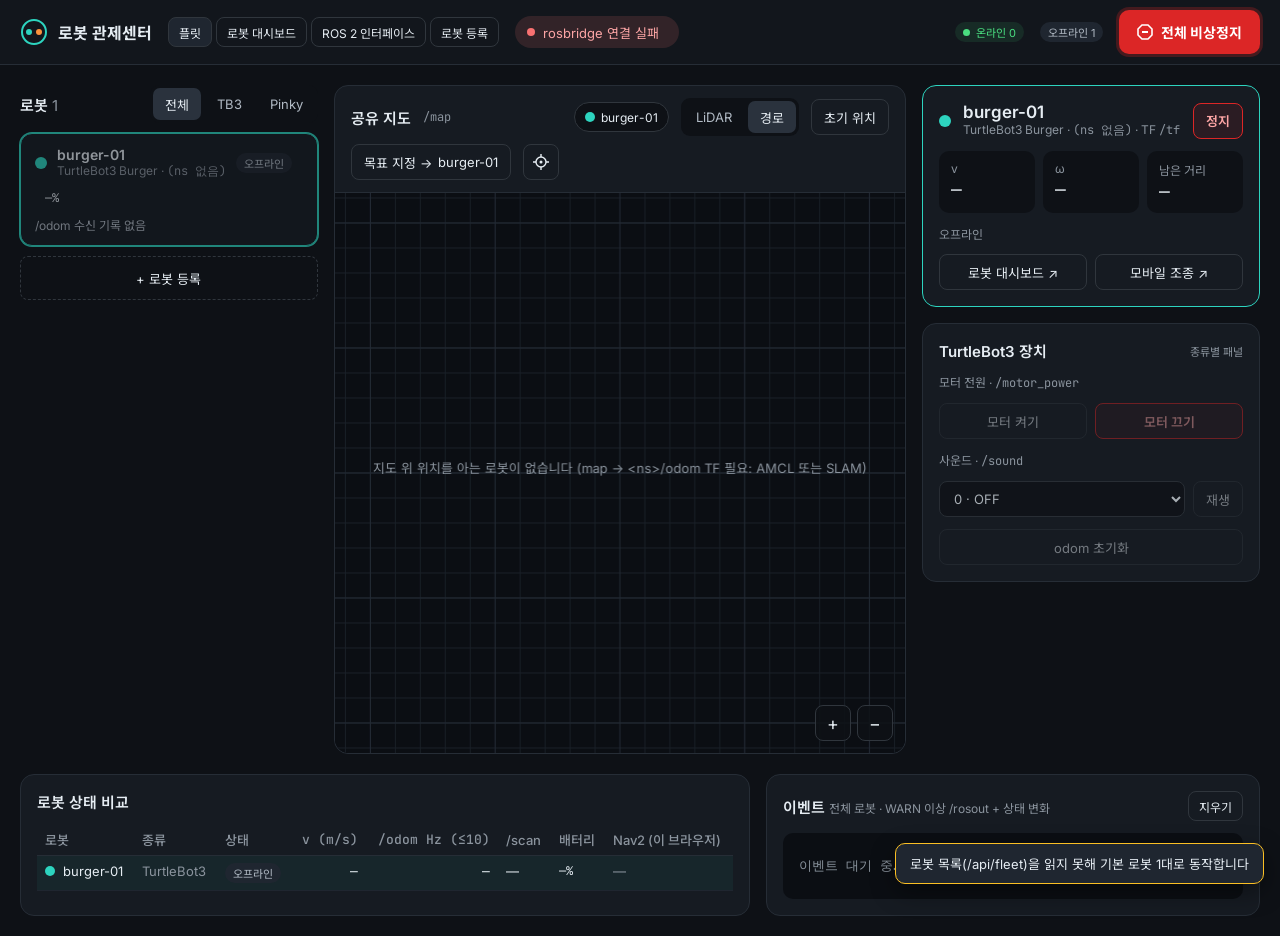
==== web/fleet.html @ b460daf6 "first commit" ====
<!doctype html>
<html lang="ko">
<head>
<meta charset="utf-8">
<meta name="viewport" content="width=device-width, initial-scale=1">
<title>로봇 관제센터 · 플릿</title>
<link rel="preconnect" href="https://fonts.googleapis.com">
<link rel="stylesheet" href="https://fonts.googleapis.com/css2?family=Inter:wght@400;500;600;700&family=JetBrains+Mono:wght@400;500&family=Noto+Sans+KR:wght@400;500;700&display=swap">
<link rel="stylesheet" href="css/app.css">
</head>
<body data-fleet="1">
<div class="app">
  <header class="topbar">
    <a class="brand" href="fleet.html">
      <svg width="28" height="28" viewBox="0 0 28 28" aria-hidden="true"><circle cx="14" cy="14" r="12" fill="none" stroke="#2DD4BF" stroke-width="2"/><circle cx="9" cy="14" r="3" fill="#2DD4BF"/><circle cx="19" cy="14" r="3" fill="#FB923C"/></svg>
      로봇 관제센터
    </a>
    <nav aria-label="주 메뉴" style="display: flex; gap: 4px; flex-wrap: wrap">
      <a class="btn btn-sm" href="fleet.html" aria-current="page" style="text-decoration: none; background: var(--raised)">플릿</a>
      <a class="btn btn-sm" href="index.html" id="link-dash" style="text-decoration: none">로봇 대시보드</a>
      <a class="btn btn-sm" href="interfaces.html" style="text-decoration: none">ROS 2 인터페이스</a>
      <a class="btn btn-sm" href="setup.html" style="text-decoration: none">로봇 등록</a>
    </nav>
    <button class="pill" data-conn="wait" title="클릭하여 rosbridge 주소 변경"><span class="dot"></span><span data-conn-text>연결 중…</span><span class="mono" data-latency></span></button>
    <div class="spacer"></div>
    <span class="badge ok" id="sum-on"><span class="dot"></span>온라인 —</span>
    <span class="badge" id="sum-off">오프라인 —</span>
    <span class="badge warn hidden" id="sum-warn">경고 —</span>
    <button class="estop" data-estop title="단축키 Esc">
      <svg width="16" height="16" viewBox="0 0 16 16" aria-hidden="true"><path d="M5 1h6l4 4v6l-4 4H5l-4-4V5z" fill="none" stroke="#fff" stroke-width="1.6"/><path d="M5 8h6" stroke="#fff" stroke-width="2"/></svg>
      전체 비상정지
    </button>
  </header>

  <div class="row" style="padding: 20px; align-items: flex-start">
    <!-- 로봇 목록 -->
    <aside aria-label="로봇 목록" style="flex: 1 1 280px; max-width: 100%; display: flex; flex-direction: column; gap: 10px">
      <div class="panel-head" style="justify-content: space-between">
        <h2>로봇 <span class="muted" style="font-weight: 400" id="robot-count"></span></h2>
        <div class="seg" role="group" aria-label="종류 필터">
          <button data-filter="all" aria-pressed="true">전체</button>
          <button data-filter="turtlebot3" aria-pressed="false">TB3</button>
          <button data-filter="pinky" aria-pressed="false">Pinky</button>
        </div>
      </div>
      <div id="robot-cards" style="display: flex; flex-direction: column; gap: 10px"></div>
      <a href="setup.html" class="btn" style="text-decoration: none; border-style: dashed; min-height: 44px">+ 로봇 등록</a>
    </aside>

    <!-- 공유 지도 -->
    <section class="panel" style="flex: 3 1 520px; padding: 0; gap: 0">
      <div class="panel-head" style="padding: 12px 16px; border-bottom: 1px solid var(--line)">
        <h2>공유 지도</h2>
        <span class="muted mono" style="font-size: 12px" id="map-info">map</span>
        <div class="spacer"></div>
        <div id="map-chips" style="display: flex; gap: 6px; flex-wrap: wrap" role="group" aria-label="지도에 표시할 로봇"></div>
        <div class="seg" role="group" aria-label="레이어">
          <button data-layer="scan" aria-pressed="false">LiDAR</button>
          <button data-layer="path" aria-pressed="true">경로</button>
        </div>
        <button class="btn" id="init-btn" aria-pressed="false" title="AMCL 초기 자세 (&lt;ns&gt;/initialpose)">초기 위치</button>
        <button class="btn" id="goal-btn" aria-pressed="false">목표 지정 → <span id="goal-target">—</span></button>
        <button class="btn btn-icon" id="follow-btn" aria-pressed="true" aria-label="선택한 로봇 따라가기" title="선택한 로봇 따라가기">
          <svg width="16" height="16" viewBox="0 0 16 16" aria-hidden="true"><circle cx="8" cy="8" r="5" fill="none" stroke="currentColor" stroke-width="1.4"/><circle cx="8" cy="8" r="1.5" fill="currentColor"/><path d="M8 0v3M8 13v3M0 8h3M13 8h3" stroke="currentColor" stroke-width="1.4"/></svg>
        </button>
      </div>
      <div class="view" id="view" style="height: 560px">
        <canvas id="canvas" role="img" aria-label="공유 지도 위 로봇 위치와 경로"></canvas>
        <div class="hint hidden" id="goal-hint">지도에서 클릭 후 끌어서 방향 지정 · Esc 취소</div>
        <div class="scale" id="no-map-note"></div>
        <div class="dist hidden" id="min-dist" role="status"></div>
        <div class="zoom">
          <button id="zoom-in" aria-label="확대">+</button>
          <button id="zoom-out" aria-label="축소">−</button>
        </div>
      </div>
    </section>

    <!-- 선택한 로봇 -->
    <aside class="col" aria-label="선택한 로봇" style="flex: 1 1 320px" id="detail"></aside>
  </div>

  <div class="row" style="padding: 0 20px 20px">
    <section class="panel" style="flex: 3 1 560px">
      <h2>로봇 상태 비교</h2>
      <div class="table-wrap">
        <table class="t">
          <thead><tr><th>로봇</th><th>종류</th><th>상태</th><th class="num">v (m/s)</th><th class="num" title="플릿 화면은 통신량을 줄이려 odom 을 최대 10 Hz 로 받습니다">/odom Hz (≤10)</th><th>/scan</th><th>배터리</th><th>Nav2 (이 브라우저)</th></tr></thead>
          <tbody id="cmp-rows"></tbody>
        </table>
      </div>
    </section>
    <section class="panel" style="flex: 2 1 380px">
      <div class="panel-head"><h2>이벤트 <span class="muted" style="font-weight: 400; font-size: 12px">전체 로봇 · WARN 이상 /rosout + 상태 변화</span></h2><div class="spacer"></div><button class="btn btn-sm" id="ev-clear">지우기</button></div>
      <div class="console" id="events"><div class="empty">이벤트 대기 중…</div></div>
    </section>
  </div>
</div>
<script src="js/ros.js"></script>
<script src="js/robot.js"></script>
<script src="js/common.js"></script>
<script src="js/view.js"></script>
<script src="js/fleet.js"></script>
</body>
</html>
---- web/css/app.css ----
/* TB3 관제센터 공통 스타일 (어두운 관제 테마) */
:root {
  --bg: #0E1116;
  --bg-deep: #0B0E13;
  --bar: #12161C;
  --panel: #161B22;
  --raised: #1F2630;
  --line: #262D36;
  --line-2: #30363D;
  --text: #E6EDF3;
  --text-2: #B1BAC4;
  --muted: #8B949E;
  --accent: #2DD4BF;
  --accent-2: #5EEAD4;
  --accent-bg: rgba(45, 212, 191, 0.12);
  --blue: #60A5FA;
  --blue-2: #93C5FD;
  --warn: #FBBF24;
  --ok: #4ADE80;
  --danger: #DC2626;
  --danger-2: #F87171;
  --danger-3: #FCA5A5;
  --mono: 'JetBrains Mono', ui-monospace, SFMono-Regular, Menlo, monospace;
  --sans: Inter, 'Noto Sans KR', system-ui, -apple-system, sans-serif;
  color-scheme: dark;
}

* { box-sizing: border-box; }
html, body { margin: 0; background: var(--bg); color: var(--text); font-family: var(--sans); font-size: 14px; }
a { color: var(--accent); }
a:hover { color: var(--accent-2); }
button, input, select, textarea { font: inherit; color: inherit; }
button { cursor: pointer; }
button:disabled { cursor: not-allowed; opacity: 0.45; }
:focus-visible { outline: 2px solid var(--accent); outline-offset: 2px; }
.mono { font-family: var(--mono); }
.muted { color: var(--muted); }
.hidden { display: none !important; }
h1, h2, h3 { margin: 0; }
h2 { font-size: 15px; font-weight: 600; }

/* ---------- layout ---------- */
.app { min-height: 100vh; display: flex; flex-direction: column; }
.topbar { display: flex; flex-wrap: wrap; align-items: center; gap: 12px 16px; padding: 10px 20px; border-bottom: 1px solid var(--line); background: var(--bar); }
.brand { display: flex; align-items: center; gap: 10px; font-weight: 700; font-size: 16px; color: var(--text); text-decoration: none; }
.brand:hover { color: var(--text); }
.spacer { flex: 1 1 auto; }
.body { display: flex; flex-wrap: wrap; flex: 1 1 auto; }
.sidenav { flex: 1 1 200px; max-width: 100%; padding: 16px 12px; border-right: 1px solid var(--line); background: var(--bar); display: flex; flex-direction: column; gap: 4px; }
.sidenav a { display: flex; align-items: center; gap: 10px; padding: 10px 12px; border-radius: 8px; color: var(--text-2); text-decoration: none; }
.sidenav a:hover { background: var(--raised); color: var(--text); }
.sidenav a[aria-current="page"] { background: var(--raised); color: var(--text); font-weight: 600; }
.sidenav .info { margin-top: auto; padding: 12px; border: 1px solid var(--line); border-radius: 10px; font-size: 12px; color: var(--muted); line-height: 1.6; word-break: break-all; }
.content { flex: 999 1 560px; min-width: 0; padding: 20px; display: flex; flex-direction: column; gap: 16px; }
.row { display: flex; flex-wrap: wrap; gap: 16px; }
.col { display: flex; flex-direction: column; gap: 16px; min-width: 0; }

.panel { background: var(--panel); border: 1px solid var(--line); border-radius: 14px; padding: 16px; display: flex; flex-direction: column; gap: 12px; min-width: 0; }
.panel-head { display: flex; flex-wrap: wrap; align-items: center; gap: 8px 12px; }
.tile { background: var(--bg); border-radius: 10px; padding: 10px 12px; min-width: 0; }
.tile .k { font-size: 12px; color: var(--muted); }
.tile .v { font-family: var(--mono); font-size: 18px; margin-top: 2px; white-space: nowrap; overflow: hidden; text-overflow: ellipsis; }
.tile .v small { font-size: 12px; color: var(--muted); }
.grid2 { display: grid; grid-template-columns: repeat(2, minmax(0, 1fr)); gap: 8px; }
.grid3 { display: grid; grid-template-columns: repeat(3, minmax(0, 1fr)); gap: 8px; }

/* ---------- controls ---------- */
.btn { display: inline-flex; align-items: center; justify-content: center; gap: 6px; border: 1px solid var(--line-2); background: transparent; color: var(--text); border-radius: 8px; padding: 6px 12px; font-size: 13px; min-height: 36px; }
.btn:hover:not(:disabled) { background: var(--raised); }
.btn-primary { border: 0; background: var(--accent); color: #0E1116; font-weight: 600; }
.btn-primary:hover:not(:disabled) { background: var(--accent-2); }
.btn-danger-outline { border-color: var(--danger); background: rgba(220, 38, 38, 0.1); color: var(--danger-3); font-weight: 600; }
.btn-danger-outline:hover:not(:disabled) { background: rgba(220, 38, 38, 0.2); }
.btn-icon { width: 36px; padding: 0; }
.btn-sm { min-height: 30px; padding: 4px 10px; font-size: 12px; }
.estop { display: inline-flex; align-items: center; gap: 8px; background: var(--danger); color: #fff; border: 0; border-radius: 10px; padding: 10px 18px; font-weight: 700; font-size: 14px; min-height: 44px; box-shadow: 0 0 0 3px rgba(220, 38, 38, 0.25); }
.estop:hover { background: #B91C1C; }
.estop:active { transform: translateY(1px); }
.seg { display: inline-flex; gap: 4px; background: var(--bg); border-radius: 9px; padding: 3px; }
.seg button { border: 0; border-radius: 7px; padding: 6px 12px; background: transparent; color: var(--text-2); font-size: 13px; min-height: 32px; }
.seg button[aria-pressed="true"] { background: #2A323D; color: var(--text); }
input[type="text"], input[type="search"], input:not([type]), select, textarea {
  background: var(--bg); border: 1px solid var(--line-2); border-radius: 8px; padding: 8px 10px; font-size: 13px; color: var(--text);
}
textarea { font-family: var(--mono); font-size: 12px; line-height: 1.5; resize: vertical; width: 100%; }
input[type="range"] { accent-color: var(--accent); width: 100%; }
label.field { display: flex; flex-direction: column; gap: 6px; font-size: 12px; color: var(--muted); }
label.field .line { display: flex; justify-content: space-between; }
label.field .line b { font-family: var(--mono); font-weight: 400; color: var(--text); }

/* connection pill */
.pill { display: inline-flex; align-items: center; gap: 8px; padding: 6px 12px; border-radius: 999px; font-size: 13px; border: 0; background: var(--raised); color: var(--text-2); min-height: 32px; }
.pill .dot { width: 8px; height: 8px; border-radius: 50%; background: var(--muted); }
.pill[data-conn="ok"] { background: var(--accent-bg); color: var(--accent-2); }
.pill[data-conn="ok"] .dot { background: var(--accent); }
.pill[data-conn="bad"] { background: rgba(248, 113, 113, 0.14); color: var(--danger-3); }
.pill[data-conn="bad"] .dot { background: var(--danger-2); }
.pill[data-conn="wait"] .dot { background: var(--warn); }
.battery { display: inline-flex; align-items: center; gap: 10px; font-family: var(--mono); font-size: 13px; }

.badge { display: inline-flex; align-items: center; gap: 6px; font-size: 11px; padding: 2px 8px; border-radius: 999px; background: var(--raised); color: var(--text-2); white-space: nowrap; }
.badge .dot { width: 7px; height: 7px; border-radius: 50%; background: currentColor; }
.badge.ok { color: var(--ok); background: rgba(74, 222, 128, 0.1); }
.badge.warn { color: var(--warn); background: rgba(251, 191, 36, 0.1); }
.badge.bad { color: var(--danger-2); background: rgba(248, 113, 113, 0.12); }
.badge.run { color: var(--blue-2); background: rgba(96, 165, 250, 0.16); }
.tag { font-size: 11px; padding: 2px 6px; border-radius: 5px; font-family: var(--sans); }
.tag.pub { background: rgba(45, 212, 191, 0.14); color: var(--accent-2); }
.tag.sub { background: rgba(96, 165, 250, 0.14); color: var(--blue-2); }

/* tables */
.table-wrap { overflow-x: auto; }
table.t { width: 100%; border-collapse: collapse; font-size: 13px; }
table.t th { font-weight: 500; color: var(--muted); text-align: left; padding: 6px 8px; border-bottom: 1px solid var(--line); white-space: nowrap; }
table.t td { padding: 7px 8px; border-bottom: 1px solid var(--raised); vertical-align: top; }
table.t td.num, table.t th.num { text-align: right; font-family: var(--mono); }
table.t tr.clickable { cursor: pointer; }
table.t tr.clickable:hover td { background: rgba(255, 255, 255, 0.02); }
table.t tr.selected td { background: rgba(45, 212, 191, 0.06); }
.sub-type { color: var(--muted); font-size: 11px; font-family: var(--mono); }

/* console */
.console { background: var(--bg-deep); border-radius: 10px; padding: 10px 12px; font-family: var(--mono); font-size: 12px; line-height: 1.7; overflow: auto; max-height: 220px; }
.console .ln { white-space: pre-wrap; word-break: break-word; }
.console .ts { color: var(--muted); }
.lv-DEBUG { color: var(--muted); }
.lv-INFO { color: var(--accent-2); }
.lv-WARN { color: var(--warn); }
.lv-ERROR, .lv-FATAL { color: var(--danger-2); }
pre.code { margin: 0; background: var(--bg-deep); border-radius: 10px; padding: 10px 12px; font-family: var(--mono); font-size: 11.5px; line-height: 1.6; color: #C9D1D9; overflow: auto; max-height: 320px; white-space: pre; }
.empty { color: var(--muted); font-size: 13px; padding: 12px 4px; }

/* view canvas */
.view { position: relative; background: var(--bg-deep); border-radius: 0 0 14px 14px; overflow: hidden; height: 520px; touch-action: none; }
.view canvas { display: block; width: 100%; height: 100%; }
.view .legend { position: absolute; left: 12px; top: 12px; display: flex; flex-direction: column; gap: 6px; font-size: 12px; pointer-events: none; }
.view .legend div { display: flex; align-items: center; gap: 8px; padding: 5px 10px; background: rgba(14, 17, 22, 0.85); border: 1px solid var(--line); border-radius: 8px; }
.view .legend i { width: 10px; height: 3px; display: inline-block; }
.view .zoom { position: absolute; right: 12px; bottom: 12px; display: flex; gap: 6px; }
.view .zoom button { width: 36px; height: 36px; border-radius: 8px; border: 1px solid var(--line-2); background: rgba(14, 17, 22, 0.85); font-size: 18px; }
.view .hint { position: absolute; left: 50%; top: 12px; transform: translateX(-50%); padding: 6px 12px; border-radius: 8px; background: rgba(96, 165, 250, 0.18); color: var(--blue-2); font-size: 12px; }
.view .scale { position: absolute; left: 12px; bottom: 12px; font-family: var(--mono); font-size: 12px; color: var(--muted); }

/* teleop pad */
.pad { display: grid; grid-template-columns: repeat(3, minmax(0, 1fr)); gap: 8px; max-width: 240px; width: 100%; align-self: center; }
.pad button { height: 64px; border-radius: 12px; border: 1px solid var(--line-2); background: var(--raised); color: var(--text); display: flex; align-items: center; justify-content: center; user-select: none; -webkit-user-select: none; touch-action: none; }
.pad button.active { background: var(--accent-bg); border-color: var(--accent); color: var(--accent-2); }
.pad .stop { border-color: var(--danger); background: rgba(220, 38, 38, 0.12); color: var(--danger-3); font-weight: 700; font-size: 13px; }
kbd { font-family: var(--mono); color: var(--text); background: var(--raised); border-radius: 4px; padding: 0 4px; }

/* tabs */
.tabs { display: flex; flex-wrap: wrap; gap: 4px; padding: 10px 20px 0; border-bottom: 1px solid var(--line); }
.tabs button { border: 0; background: transparent; padding: 10px 14px; font-size: 14px; min-height: 44px; color: var(--text-2); border-bottom: 2px solid transparent; }
.tabs button[aria-selected="true"] { color: var(--text); font-weight: 600; border-bottom-color: var(--accent); }
.tabs .count { font-family: var(--mono); font-size: 12px; color: var(--muted); margin-left: 4px; }

.list { display: flex; flex-direction: column; gap: 2px; overflow: auto; max-height: 70vh; }
.list button { display: flex; align-items: center; gap: 8px; padding: 8px 10px; border-radius: 8px; border: 0; background: transparent; color: var(--text-2); font-family: var(--mono); font-size: 12.5px; text-align: left; width: 100%; }
.list button:hover { background: var(--raised); color: var(--text); }
.list button[aria-current="true"] { background: var(--raised); color: var(--text); }
.list .grp { font-size: 11px; color: var(--muted); letter-spacing: 0.04em; padding: 10px 4px 2px; font-family: var(--sans); }
.list .name { flex: 1 1 auto; overflow: hidden; text-overflow: ellipsis; white-space: nowrap; }

.item { display: flex; align-items: center; gap: 10px; padding: 8px 10px; background: var(--bg); border-radius: 9px; }
.item .main { flex: 1 1 auto; min-width: 0; }
.item .n { font-family: var(--mono); font-size: 13px; overflow-wrap: anywhere; }
.item .ty { font-size: 11px; color: var(--muted); font-family: var(--mono); overflow-wrap: anywhere; }

.lockbar { display: inline-flex; align-items: center; gap: 8px; font-size: 13px; color: var(--text-2); }
.lockbar input { accent-color: var(--warn); width: 18px; height: 18px; }
.progress { height: 8px; border-radius: 999px; background: var(--bg); overflow: hidden; }
.progress > div { height: 100%; width: 0; background: var(--blue); transition: width 0.3s; }

.view .dist { position: absolute; right: 12px; top: 12px; padding: 6px 10px; border-radius: 8px; background: rgba(14, 17, 22, 0.85); border: 1px solid var(--line); font-size: 12px; font-family: var(--mono); }
.view .dist[data-level="warn"] { border-color: var(--warn); color: var(--warn); }
.view .dist[data-level="bad"] { border-color: var(--danger); color: var(--danger-3); background: rgba(127, 29, 29, 0.85); }

/* robot picker */
.robot-pick { display: inline-flex; align-items: center; gap: 8px; background: var(--panel); border: 1px solid var(--line-2); border-radius: 10px; padding: 0 4px 0 10px; }
.robot-pick select { border: 0; background: transparent; padding: 8px 6px; min-height: 36px; max-width: 260px; }
.swatch { width: 10px; height: 10px; border-radius: 50%; background: var(--muted); flex: none; display: inline-block; }
.sr-only { position: absolute; width: 1px; height: 1px; overflow: hidden; clip: rect(0 0 0 0); white-space: nowrap; }

/* fleet */
.rcard { display: flex; flex-direction: column; gap: 10px; padding: 12px 14px; border-radius: 12px; background: var(--panel); border: 1px solid var(--line); color: var(--text); text-align: left; width: 100%; }
.rcard:hover { border-color: var(--line-2); }
.rcard[aria-pressed="true"] { border-color: var(--rc); box-shadow: 0 0 0 1px var(--rc); }
.rcard.off { opacity: 0.6; }
.rcard .top { display: flex; align-items: center; gap: 10px; }
.rcard .nm { font-weight: 600; }
.rcard .sub { font-size: 12px; color: var(--muted); }
.rcard .bat { display: flex; align-items: center; gap: 10px; font-size: 12px; }
.rcard .bar { flex: 1 1 auto; height: 6px; border-radius: 999px; background: var(--bg); overflow: hidden; }
.rcard .bar > div { height: 100%; background: var(--ok); }
.rcard .task { font-size: 12px; color: var(--text-2); }
.chip { display: inline-flex; align-items: center; gap: 6px; border: 1px solid var(--line-2); background: var(--bg); color: var(--text); border-radius: 999px; padding: 4px 10px; font-size: 12px; min-height: 30px; }
.chip[aria-pressed="false"] { opacity: 0.5; }
.led { width: 36px; height: 36px; border-radius: 50%; border: 2px solid var(--line-2); }
.led[aria-pressed="true"] { border: 3px solid var(--text); }
.emo { display: grid; grid-template-columns: repeat(4, minmax(0, 1fr)); gap: 6px; }
.emo button { min-height: 36px; border-radius: 8px; font-size: 12px; border: 1px solid var(--line-2); background: var(--bg); color: var(--text-2); }
.emo button[aria-pressed="true"] { border-color: var(--rc, var(--accent)); color: var(--text); }
.check { display: grid; grid-template-columns: 18px minmax(0, 1fr) auto; gap: 8px; font-size: 12px; align-items: center; }
.check .ok { color: var(--ok); } .check .no { color: var(--danger-2); } .check .unk { color: var(--warn); }

/* toasts */
#toasts { position: fixed; right: 16px; bottom: 16px; display: flex; flex-direction: column; gap: 8px; z-index: 100; max-width: min(420px, calc(100vw - 32px)); }
.toast { padding: 10px 14px; border-radius: 10px; background: var(--raised); border: 1px solid var(--line-2); font-size: 13px; box-shadow: 0 8px 24px rgba(0, 0, 0, 0.4); }
.toast-danger { border-color: var(--danger); }
.toast-ok { border-color: var(--ok); }
.toast-warn { border-color: var(--warn); }

@media (max-width: 760px) {
  .sidenav { border-right: 0; border-bottom: 1px solid var(--line); flex-direction: row; flex-wrap: wrap; padding: 8px; }
  .sidenav .info { display: none; }
  .content { padding: 12px; }
  .view { height: 380px; }
}
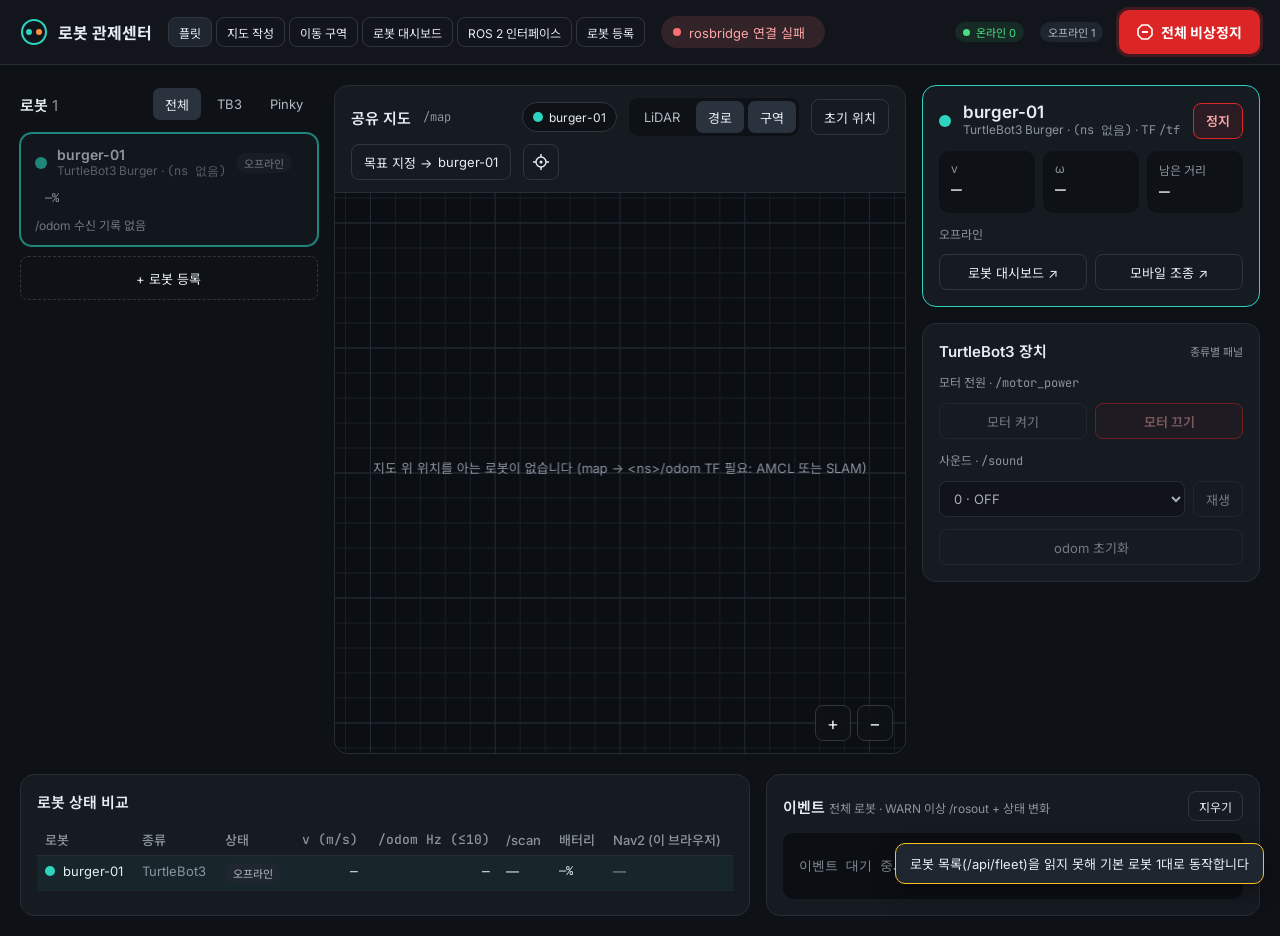
==== commit 19522d39: "feat: Implement zone management for robot navigation" ====
--- a/web/fleet.html
+++ b/web/fleet.html
@@ -17,6 +17,8 @@
     </a>
     <nav aria-label="주 메뉴" style="display: flex; gap: 4px; flex-wrap: wrap">
       <a class="btn btn-sm" href="fleet.html" aria-current="page" style="text-decoration: none; background: var(--raised)">플릿</a>
+      <a class="btn btn-sm" href="mapping.html" style="text-decoration: none">지도 작성</a>
+      <a class="btn btn-sm" href="zones.html" style="text-decoration: none">이동 구역</a>
       <a class="btn btn-sm" href="index.html" id="link-dash" style="text-decoration: none">로봇 대시보드</a>
       <a class="btn btn-sm" href="interfaces.html" style="text-decoration: none">ROS 2 인터페이스</a>
       <a class="btn btn-sm" href="setup.html" style="text-decoration: none">로봇 등록</a>
@@ -31,6 +33,8 @@
       전체 비상정지
     </button>
   </header>
+
+  <div class="banner hidden" id="map-banner" role="status" style="margin: 16px 20px 0"></div>
 
   <div class="row" style="padding: 20px; align-items: flex-start">
     <!-- 로봇 목록 -->
@@ -57,6 +61,7 @@
         <div class="seg" role="group" aria-label="레이어">
           <button data-layer="scan" aria-pressed="false">LiDAR</button>
           <button data-layer="path" aria-pressed="true">경로</button>
+          <button data-layer="zones" aria-pressed="true">구역</button>
         </div>
         <button class="btn" id="init-btn" aria-pressed="false" title="AMCL 초기 자세 (&lt;ns&gt;/initialpose)">초기 위치</button>
         <button class="btn" id="goal-btn" aria-pressed="false">목표 지정 → <span id="goal-target">—</span></button>
--- a/web/css/app.css
+++ b/web/css/app.css
@@ -175,6 +175,12 @@
 .view .dist[data-level="warn"] { border-color: var(--warn); color: var(--warn); }
 .view .dist[data-level="bad"] { border-color: var(--danger); color: var(--danger-3); background: rgba(127, 29, 29, 0.85); }
 
+/* top navigation */
+.topnav { display: flex; gap: 4px; flex-wrap: wrap; }
+.topnav a { text-decoration: none; }
+.topnav a[aria-current="page"] { background: var(--raised); }
+.banner { display: flex; flex-wrap: wrap; align-items: center; gap: 12px; padding: 12px 16px; border-radius: 12px; border: 1px solid var(--warn); background: rgba(251, 191, 36, 0.08); }
+
 /* robot picker */
 .robot-pick { display: inline-flex; align-items: center; gap: 8px; background: var(--panel); border: 1px solid var(--line-2); border-radius: 10px; padding: 0 4px 0 10px; }
 .robot-pick select { border: 0; background: transparent; padding: 8px 6px; min-height: 36px; max-width: 260px; }
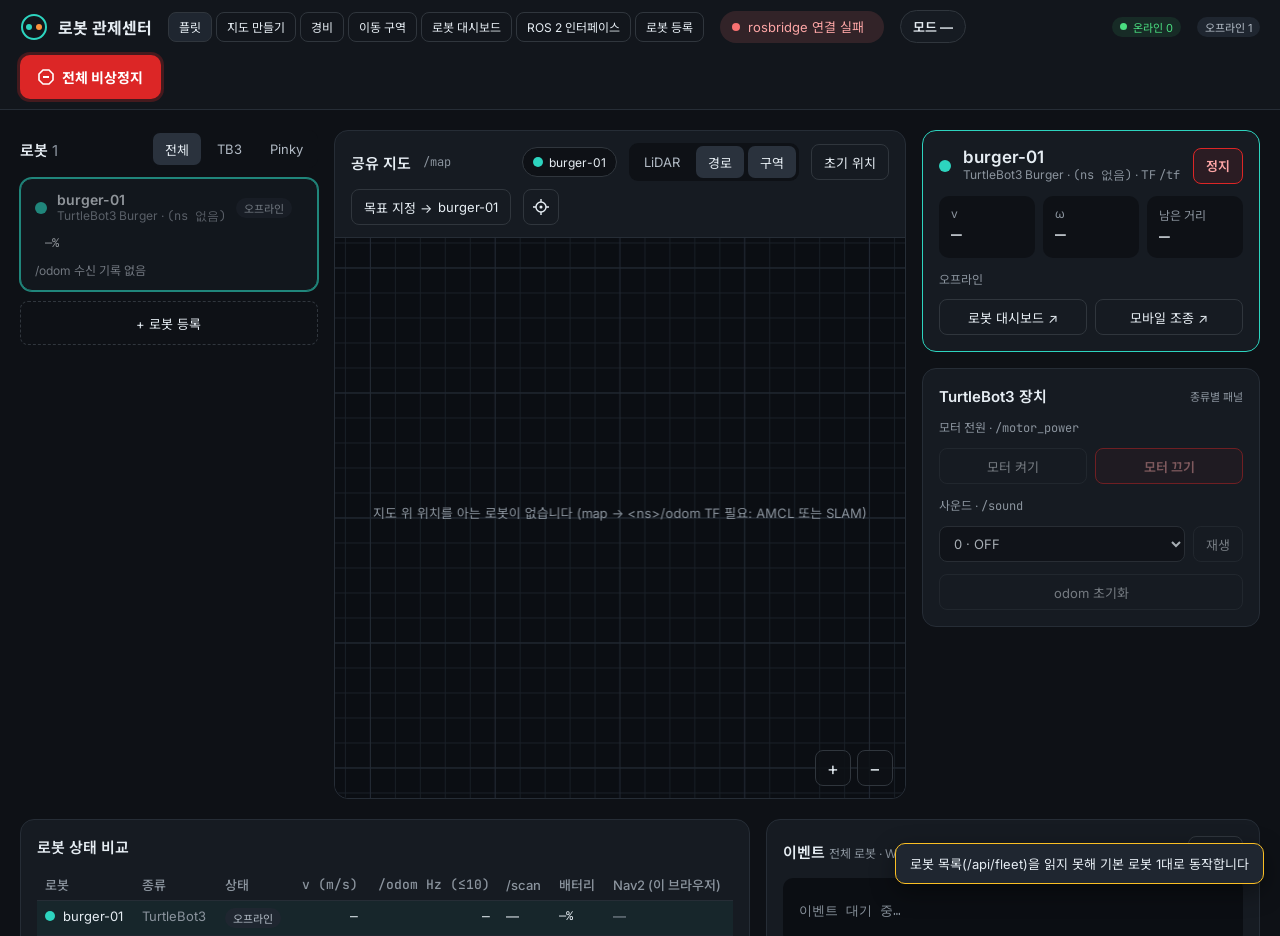
==== commit d71a21dd: "feat: Update mapping terminology and add patrol functionality" ====
--- a/web/fleet.html
+++ b/web/fleet.html
@@ -17,7 +17,8 @@
     </a>
     <nav aria-label="주 메뉴" style="display: flex; gap: 4px; flex-wrap: wrap">
       <a class="btn btn-sm" href="fleet.html" aria-current="page" style="text-decoration: none; background: var(--raised)">플릿</a>
-      <a class="btn btn-sm" href="mapping.html" style="text-decoration: none">지도 작성</a>
+      <a class="btn btn-sm" href="mapping.html" style="text-decoration: none">지도 만들기</a>
+      <a class="btn btn-sm" href="patrol.html" style="text-decoration: none">경비</a>
       <a class="btn btn-sm" href="zones.html" style="text-decoration: none">이동 구역</a>
       <a class="btn btn-sm" href="index.html" id="link-dash" style="text-decoration: none">로봇 대시보드</a>
       <a class="btn btn-sm" href="interfaces.html" style="text-decoration: none">ROS 2 인터페이스</a>
--- a/web/css/app.css
+++ b/web/css/app.css
@@ -175,6 +175,19 @@
 .view .dist[data-level="warn"] { border-color: var(--warn); color: var(--warn); }
 .view .dist[data-level="bad"] { border-color: var(--danger); color: var(--danger-3); background: rgba(127, 29, 29, 0.85); }
 
+/* mode chip, alert chip, mode dialog */
+.mode-chip { border: 1px solid var(--line-2); background: var(--panel); color: var(--text); border-radius: 999px; padding: 6px 12px; font-size: 13px; min-height: 32px; font-weight: 600; }
+.mode-chip[data-mode="mapping"] { border-color: var(--accent); color: var(--accent-2); background: var(--accent-bg); }
+.mode-chip[data-mode="patrol"] { border-color: var(--warn); color: var(--warn); background: rgba(251, 191, 36, 0.12); }
+.mode-chip.down { border-color: var(--danger); color: var(--danger-2); background: rgba(248, 113, 113, 0.14); }
+.alert-chip { display: inline-flex; align-items: center; gap: 6px; padding: 6px 12px; border-radius: 999px; background: rgba(220, 38, 38, 0.16); border: 1px solid var(--danger); color: var(--danger-3); font-weight: 700; font-size: 13px; text-decoration: none; }
+.alert-chip:hover { color: #fff; }
+.mode-dialog { width: min(440px, calc(100vw - 32px)); background: var(--panel); color: var(--text); border: 1px solid var(--line-2); border-radius: 16px; padding: 20px; }
+.mode-dialog::backdrop { background: rgba(0, 0, 0, 0.55); }
+.mode-opt { display: flex; gap: 12px; padding: 12px; border-radius: 12px; border: 1px solid var(--line-2); background: var(--bg); cursor: pointer; }
+.mode-opt:has(input:checked) { border-color: var(--warn); box-shadow: 0 0 0 1px var(--warn); }
+.mode-opt input { margin-top: 3px; }
+
 /* top navigation */
 .topnav { display: flex; gap: 4px; flex-wrap: wrap; }
 .topnav a { text-decoration: none; }
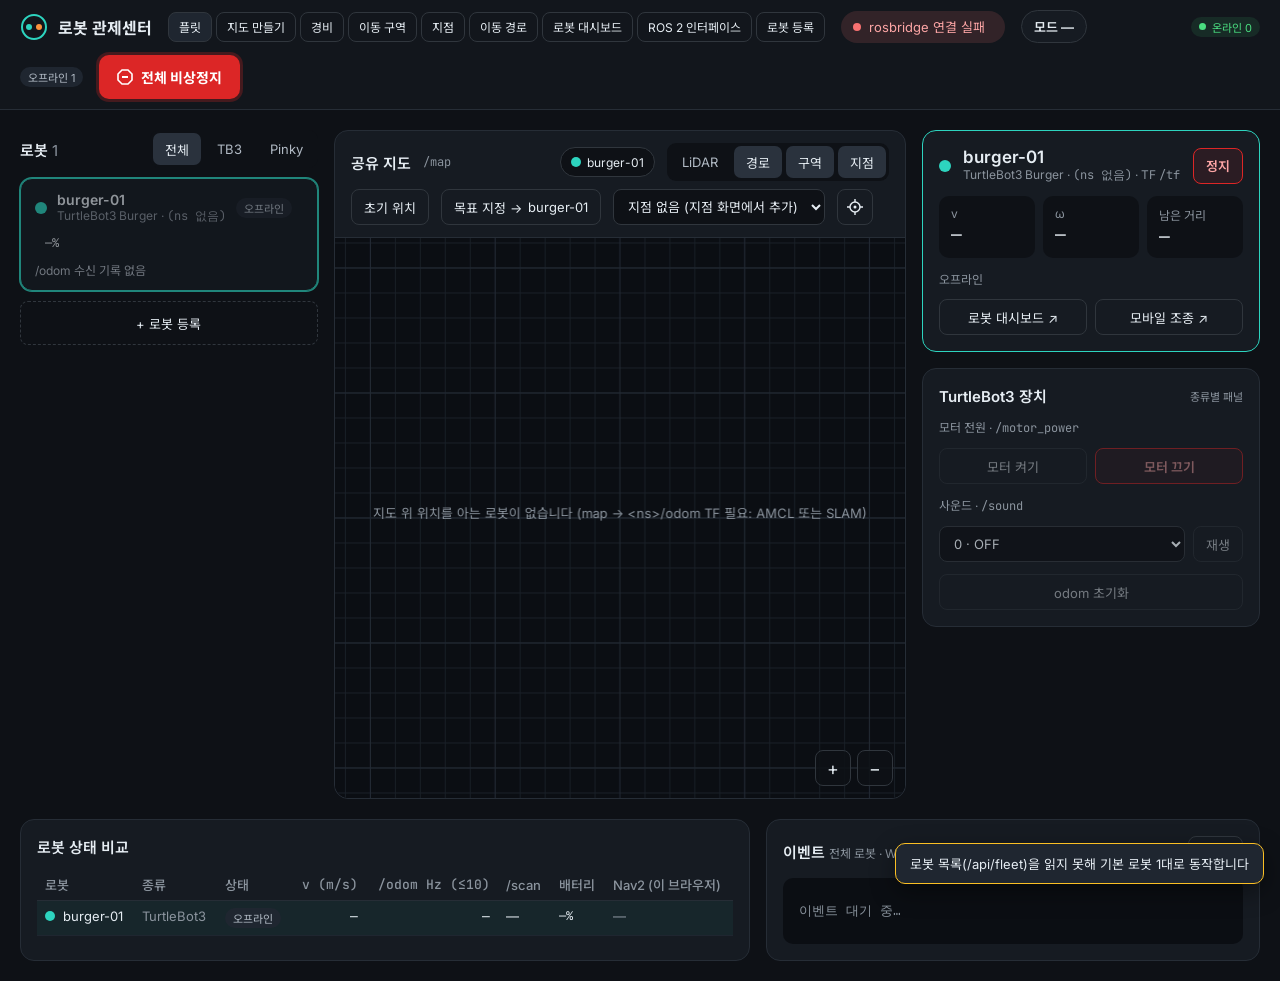
==== commit 73cee48f: "Add places and routes management features - Implemented functionality to display named points (place" ====
--- a/web/fleet.html
+++ b/web/fleet.html
@@ -20,6 +20,8 @@
       <a class="btn btn-sm" href="mapping.html" style="text-decoration: none">지도 만들기</a>
       <a class="btn btn-sm" href="patrol.html" style="text-decoration: none">경비</a>
       <a class="btn btn-sm" href="zones.html" style="text-decoration: none">이동 구역</a>
+      <a class="btn btn-sm" href="places.html" style="text-decoration: none">지점</a>
+      <a class="btn btn-sm" href="routes.html" style="text-decoration: none">이동 경로</a>
       <a class="btn btn-sm" href="index.html" id="link-dash" style="text-decoration: none">로봇 대시보드</a>
       <a class="btn btn-sm" href="interfaces.html" style="text-decoration: none">ROS 2 인터페이스</a>
       <a class="btn btn-sm" href="setup.html" style="text-decoration: none">로봇 등록</a>
@@ -63,9 +65,11 @@
           <button data-layer="scan" aria-pressed="false">LiDAR</button>
           <button data-layer="path" aria-pressed="true">경로</button>
           <button data-layer="zones" aria-pressed="true">구역</button>
+          <button data-layer="places" aria-pressed="true">지점</button>
         </div>
         <button class="btn" id="init-btn" aria-pressed="false" title="AMCL 초기 자세 (&lt;ns&gt;/initialpose)">초기 위치</button>
         <button class="btn" id="goal-btn" aria-pressed="false">목표 지정 → <span id="goal-target">—</span></button>
+        <select id="place-goal" aria-label="선택한 로봇을 이름 붙인 지점으로 보내기" title="활성 지도의 지점 (지점 화면에서 추가)"><option value="">지점으로 보내기…</option></select>
         <button class="btn btn-icon" id="follow-btn" aria-pressed="true" aria-label="선택한 로봇 따라가기" title="선택한 로봇 따라가기">
           <svg width="16" height="16" viewBox="0 0 16 16" aria-hidden="true"><circle cx="8" cy="8" r="5" fill="none" stroke="currentColor" stroke-width="1.4"/><circle cx="8" cy="8" r="1.5" fill="currentColor"/><path d="M8 0v3M8 13v3M0 8h3M13 8h3" stroke="currentColor" stroke-width="1.4"/></svg>
         </button>
--- a/web/css/app.css
+++ b/web/css/app.css
@@ -79,7 +79,7 @@
 .seg { display: inline-flex; gap: 4px; background: var(--bg); border-radius: 9px; padding: 3px; }
 .seg button { border: 0; border-radius: 7px; padding: 6px 12px; background: transparent; color: var(--text-2); font-size: 13px; min-height: 32px; }
 .seg button[aria-pressed="true"] { background: #2A323D; color: var(--text); }
-input[type="text"], input[type="search"], input:not([type]), select, textarea {
+input[type="text"], input[type="search"], input[type="number"], input:not([type]), select, textarea {
   background: var(--bg); border: 1px solid var(--line-2); border-radius: 8px; padding: 8px 10px; font-size: 13px; color: var(--text);
 }
 textarea { font-family: var(--mono); font-size: 12px; line-height: 1.5; resize: vertical; width: 100%; }
@@ -235,3 +235,8 @@
   .content { padding: 12px; }
   .view { height: 380px; }
 }
+
+/* 지점 (places.html) */
+.place-grid { display: grid; grid-template-columns: repeat(3, minmax(0, 1fr)); gap: 6px; }
+.place-grid label { display: flex; flex-direction: column; gap: 3px; font-size: 11px; color: var(--muted); }
+.place-grid input { width: 100%; min-width: 0; padding: 6px 8px; font-family: var(--mono); }
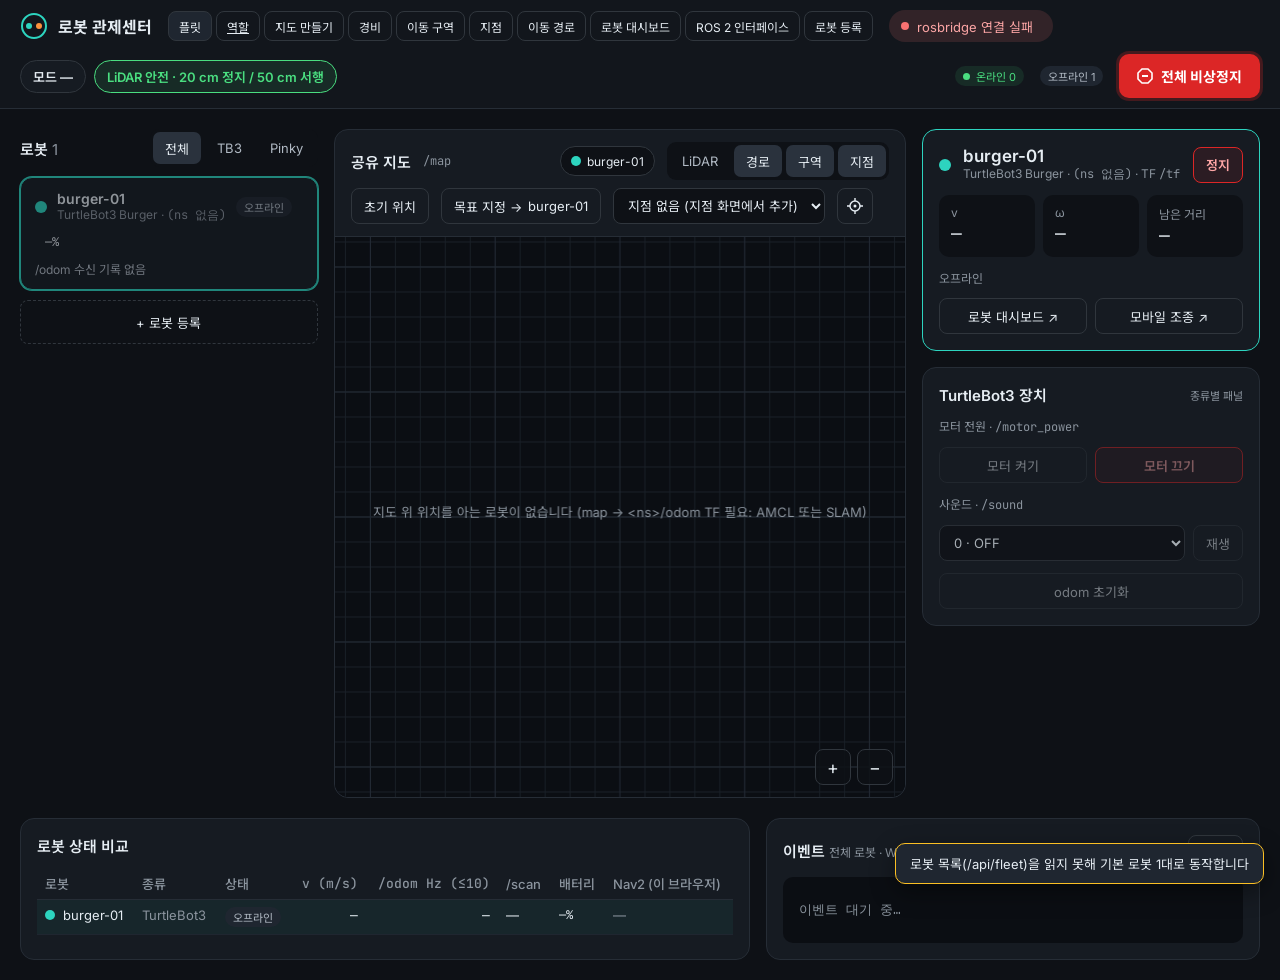
==== commit 3ff705a8: "feat: add roles management page and functionality for robot roles - Implemented roles.js to manage r" ====
--- a/web/fleet.html
+++ b/web/fleet.html
@@ -17,6 +17,7 @@
     </a>
     <nav aria-label="주 메뉴" style="display: flex; gap: 4px; flex-wrap: wrap">
       <a class="btn btn-sm" href="fleet.html" aria-current="page" style="text-decoration: none; background: var(--raised)">플릿</a>
+      <a class="btn btn-sm" href="roles.html">역할</a>
       <a class="btn btn-sm" href="mapping.html" style="text-decoration: none">지도 만들기</a>
       <a class="btn btn-sm" href="patrol.html" style="text-decoration: none">경비</a>
       <a class="btn btn-sm" href="zones.html" style="text-decoration: none">이동 구역</a>
--- a/web/css/app.css
+++ b/web/css/app.css
@@ -180,8 +180,25 @@
 .mode-chip[data-mode="mapping"] { border-color: var(--accent); color: var(--accent-2); background: var(--accent-bg); }
 .mode-chip[data-mode="patrol"] { border-color: var(--warn); color: var(--warn); background: rgba(251, 191, 36, 0.12); }
 .mode-chip.down { border-color: var(--danger); color: var(--danger-2); background: rgba(248, 113, 113, 0.14); }
+.mode-chip { white-space: nowrap; }
+.safety-chip[data-on="1"] { border-color: var(--ok); color: var(--ok); background: rgba(74, 222, 128, 0.1); }
+.safety-chip[data-on="0"] { border-color: var(--danger); color: var(--danger-2); background: rgba(248, 113, 113, 0.14); }
+.sf-ok { color: var(--ok); } .sf-warn { color: var(--warn); } .sf-muted { color: var(--muted); }
+.safety-chip[data-on="part"] { border-color: var(--warn); color: var(--warn); background: rgba(251, 191, 36, 0.12); }
+.mode-dialog.safety-dialog { width: min(560px, calc(100vw - 32px)); max-height: calc(100vh - 32px); overflow: auto; }
+.sf-box { display: flex; flex-direction: column; gap: 8px; background: var(--bg); border: 1px solid var(--line-2); border-radius: 10px; padding: 10px; }
+.sf-title { display: flex; gap: 8px; align-items: center; flex-wrap: wrap; font-size: 13px; }
+.sf-title select { margin-left: auto; }
+.sf-fields { display: flex; gap: 10px; align-items: center; flex-wrap: wrap; font-size: 12px; color: var(--muted); }
+.sf-fields label { display: inline-flex; gap: 4px; align-items: center; }
+.sf-fields input[type="number"] { width: 64px; }
+.sf-fields .sf-on { color: var(--text); font-weight: 600; min-width: 60px; }
+.sf-nav2 { font-size: 12px; }
 .alert-chip { display: inline-flex; align-items: center; gap: 6px; padding: 6px 12px; border-radius: 999px; background: rgba(220, 38, 38, 0.16); border: 1px solid var(--danger); color: var(--danger-3); font-weight: 700; font-size: 13px; text-decoration: none; }
 .alert-chip:hover { color: #fff; }
+.alarm-chip { animation: alarm-pulse 1.2s ease-in-out infinite; }
+@keyframes alarm-pulse { 50% { background: rgba(220, 38, 38, 0.45); } }
+@media (prefers-reduced-motion: reduce) { .alarm-chip { animation: none; } }
 .mode-dialog { width: min(440px, calc(100vw - 32px)); background: var(--panel); color: var(--text); border: 1px solid var(--line-2); border-radius: 16px; padding: 20px; }
 .mode-dialog::backdrop { background: rgba(0, 0, 0, 0.55); }
 .mode-opt { display: flex; gap: 12px; padding: 12px; border-radius: 12px; border: 1px solid var(--line-2); background: var(--bg); cursor: pointer; }
